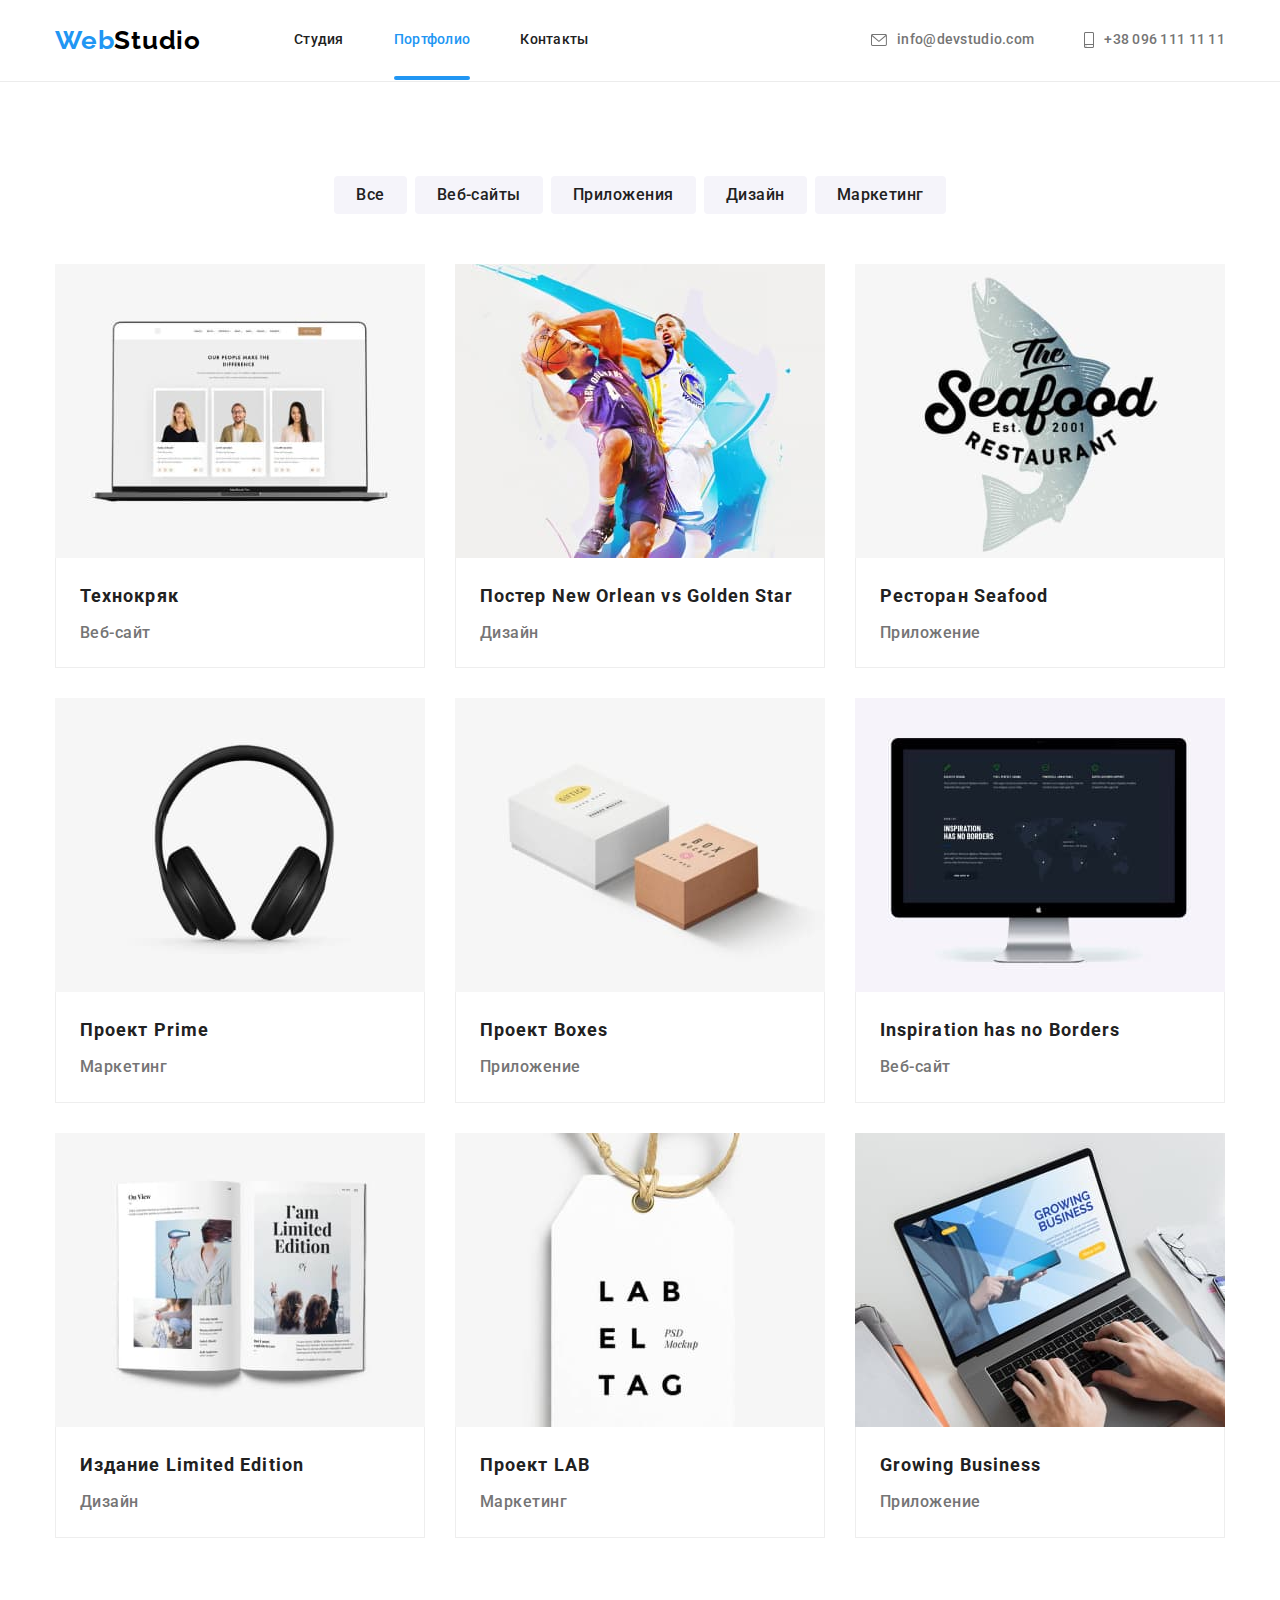
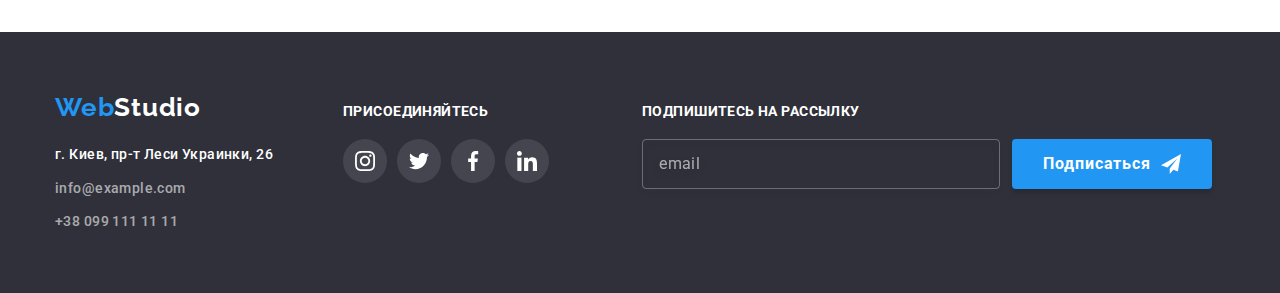
==== portfolio.html @ 9760b13b "1" ====
<!DOCTYPE html>
<html lang="ru">
<head>
    <meta charset="UTF-8">
    <meta http-equiv="X-UA-Compatible" content="IE=edge">
    <meta name="viewport" content="width=device-width, initial-scale=1.0">
    <title>Document</title>
    <link rel="preconnect" href="https://fonts.googleapis.com">
    <link rel="preconnect" href="https://fonts.gstatic.com" crossorigin>
    <link href="https://fonts.googleapis.com/css2?family=Raleway:wght@700&family=Roboto:wght@400;500;700;900&display=swap" rel="stylesheet">
    <link rel="stylesheet" href="https://cdnjs.cloudflare.com/ajax/libs/modern-normalize/1.1.0/modern-normalize.min.css">
    <link rel="stylesheet" href="./css/style.css">
</head>
<body>
                    <!-- Header -->
    <header class="header">
        <div class="container header-container">
        <nav class="nav">
                <a class="logo" lang="en" href="/">Web<span>Studio</span> </a>
            
                <ul class="nav-list">
                    <li class="nav-list-item">
                        <a class="nav-list-link" href="./index.html">Студия</a>
                    </li>
                    <li class="nav-list-item" >
                        <a class="nav-list-link current" href="">Портфолио</a>
                    </li>
                    <li class="nav-list-item">
                        
                        <a class="nav-list-link" href="">Контакты</a>
                      </li>       
                 </ul>       
                   
                
                </nav>
                
                <ul class="nav-list-auth" lang="en">
            <li class="header-contacts">
               
                <a class="header-contacts" href="mailto:info@devstudio.com" >
                    <svg class="nav-icon" width="16" height="12">
                        <use  href="./images/symbol-defs.svg#icon-envelope-1" ></use>
                        </svg>info@devstudio.com</a> 
                           
                    </li>    
                    
            
            <li>
                <a class="header-contacts" href="tel:+380961111111">
                    <svg class="nav-icon-tell" width="10" height="16">
                        <use href="./images/symbol-defs.svg#icon-smartphone" ></use>
                    </svg>+38 096 111 11 11</a>
            </li>
          </ul>  
            </div>
        
        </header>
                            <!-- Portfolio -->
    <main>
        <section class="presenatation">
            <div class="container">
                <ul class="portfolio">
                    <li class="portfolio-nav">
                        <button class="portfolio-nav-list" type="button" >Все</button>
                    </li>
                    <li class="portfolio-nav">
                        <button class="portfolio-nav-list" type="button">Веб-сайты</button>
                    </li>
                    <li class="portfolio-nav">
                        <button class="portfolio-nav-list" type="button">Приложения</button>
                    </li>
                    <li class="portfolio-nav">
                        <button class="portfolio-nav-list" type="button">Дизайн</button>
                    </li>
                    <li class="portfolio-nav">
                        <button class="portfolio-nav-list" type="button">Маркетинг</button>
                    </li>
                </ul>
            
            
                <ul class="portfolio-img">
                    <li class="portfolio-img-list">
                        <a class="portfolio-link" href="">
                            <div class="portfolio-link-wrap">
                            <img class="portfolio-item" src="./images/portfolio1.jpg" alt="ноутбук" width="370" height="294">
                        <p class="portfolio-top-text">Ресурс предлагает комплексные предложения с разным уровнем функционала и сервисов. Все это позволит посетителю получить
                        исчерпывающие сведения о компании или частном лице.</p>
                        </div>
                            <div class="portfolio-description">
                            <h3 class="portfolio-img-name">Технокряк</h3>
                        <p class="portfolio-img-describe">Веб-сайт</p>
                        </div>
                        </a>
                     </li>   
                    
                    <li class="portfolio-img-list">
                        <a class="portfolio-link" href="">
                            <div class="portfolio-link-wrap">
                        <img src="./images/portfolio2.jpg" alt="баскетбол" width="370" height="294">
                        <p class="portfolio-top-text">Ресурс предлагает комплексные предложения с разным уровнем функционала и сервисов. Все это
                            позволит посетителю получить
                            исчерпывающие сведения о компании или частном лице.</p>
                            </div>
                            
                        <div class="portfolio-description">
                            <h3 class="portfolio-img-name">Постер New Orlean vs Golden Star</h3>
                        <p class="portfolio-img-describe">Дизайн</p></div>
                        </a>
                      </li>  
                        
                    
                    <li class="portfolio-img-list">
                        <a class="portfolio-link" href="">
                            <div class="portfolio-link-wrap">
                                <img src="./images/portfolio3.jpg" alt="логотип" width="370" height="294">
                                <p class="portfolio-top-text">Ресурс предлагает комплексные предложения с разным уровнем функционала и сервисов. Все это
                                    позволит посетителю получить
                                    исчерпывающие сведения о компании или частном лице.</p>
                            </div>
                          
                          <div class="portfolio-description">
                            <h3 class="portfolio-img-name">Ресторан Seafood</h3>
                        <p class="portfolio-img-describe">Приложение</p></div>  
                        </a>
                     </li>   
                      <li class="portfolio-img-list">
                        <a class="portfolio-link" href="">
                            <div class="portfolio-link-wrap">
                                <img src="./images/portfolio4.jpg" alt="наушники" width="370" height="294">
                                <p class="portfolio-top-text">Ресурс предлагает комплексные предложения с разным уровнем функционала и сервисов. Все это
                                    позволит посетителю получить
                                    исчерпывающие сведения о компании или частном лице.</p>
                            </div>
                          
                          <div class="portfolio-description">
                            <h3 class="portfolio-img-name">Проект Prime</h3>
                        <p class="portfolio-img-describe">Маркетинг</p></div>  
                        </a>  
                    </li>
                    <li class="portfolio-img-list">
                        <a class="portfolio-link" href="">
                            <div class="portfolio-link-wrap">
                                <img src="./images/portfolio5.jpg" alt="коробки" width="370" height="294">
                                <p class="portfolio-top-text">Ресурс предлагает комплексные предложения с разным уровнем функционала и сервисов. Все это
                                    позволит посетителю получить
                                    исчерпывающие сведения о компании или частном лице.</p>
                            </div>
                           
                            <div class="portfolio-description">
                            <h3 class="portfolio-img-name">Проект Boxes</h3>
                        <p class="portfolio-img-describe">Приложение</p></div>
                    </a>
                     </li>   
                        
                    
                    <li class="portfolio-img-list">
                        <a class="portfolio-link" href="">
                            <div class="portfolio-link-wrap">
                                <img src="./images/portfolio6.jpg" alt="монитор" width="370" height="294">
                                <p class="portfolio-top-text">Ресурс предлагает комплексные предложения с разным уровнем функционала и сервисов. Все это
                                    позволит посетителю получить
                                    исчерпывающие сведения о компании или частном лице.</p>
                            </div>
                            
                            <div class="portfolio-description">
                            <h3 class="portfolio-img-name">Inspiration has no Borders</h3>
                        <p class="portfolio-img-describe">Веб-сайт</p></div>
                        </a>
                      </li>  
                    
                    
                        
                        
                    
                    <li class="portfolio-img-list">
                        
                        <a class="portfolio-link" href="">
                        <div class="portfolio-link-wrap">
                            <img src="./images/portfolio7.jpg" alt="книга" width="370" height="294">
                            <p class="portfolio-top-text">Ресурс предлагает комплексные предложения с разным уровнем функционала и сервисов. Все это
                                позволит посетителю получить
                                исчерпывающие сведения о компании или частном лице.</p>
                        </div>
                            
                            <div class="portfolio-description">
                            <h3 class="portfolio-img-name">Издание Limited Edition</h3>
                        <p class="portfolio-img-describe">Дизайн</p></div>
                    </a>
                      </li>  
                        
                    
                    <li class="portfolio-img-list">
                        <a class="portfolio-link" href="">
                            <div class="portfolio-link-wrap">
                                <img src="./images/portfolio8.jpg" alt="бирка" width="370" height="294">
                                <p class="portfolio-top-text">Ресурс предлагает комплексные предложения с разным уровнем функционала и сервисов. Все это
                                    позволит посетителю получить
                                    исчерпывающие сведения о компании или частном лице.</p>
                            </div>
                            
                            <div class="portfolio-description">
                            <h3 class="portfolio-img-name">Проект LAB</h3>
                        <p class="portfolio-img-describe">Маркетинг</p></div>
                    </a>
                        </li>
                        
                    
                    <li class="portfolio-img-list">
                        <a class="portfolio-link" class="portfolio-link" href=""> 
                            <div class="portfolio-link-wrap">
                                <img src="./images/portfolio9.jpg" alt="лептоп" width="370" height="294">
                                <p class="portfolio-top-text">Ресурс предлагает комплексные предложения с разным уровнем функционала и сервисов. Все это
                                    позволит посетителю получить
                                    исчерпывающие сведения о компании или частном лице.</p>
                            </div>
                            
                            <div class="portfolio-description">
                            <h3 class="portfolio-img-name">Growing Business</h3>
                        <p class="portfolio-img-describe">Приложение</p>
                        </div>
                    </a>
                       </li>
                </ul>
            </div>
        
         </section>
    </main 
                   >
                    <!-- Footer -->
    
           <footer class="footer">
        <div class="container-footer">
            <div class="container-adress">
               <a class="footer-logo" lang="en" href="/">Web<span class="footer-logo-color">Studio</span></a>
        <address>
            <p class="footer-adress">г. Киев, пр-т Леси Украинки, 26</p>
           
         <ul>
            <li class="footer-list">
                <a class="footer-contacts" href="mailto:info@example.com">info@example.com</a>
            </li>    
            <li class="footer-list">
                <a class="footer-contacts" href="tell:+380991111111">+38 099 111 11 11</a>
            </li>
         </ul>
        </address> 
        </div>

        <div class="container-contact-us">
            <h3 class="contats-us-title">присоединяйтесь</h3>
            <ul class="contats-us-list">
                <li class="contats-us-item">
                    <a class="contats-us-link" href="">
                        <svg class="contats-us-icon" width="20" height="20">
                            <use class="social-inst" href="./images/symbol-defs.svg#icon-instagram"> </use>
            
            
                        </svg>
                    </a>
                </li>
            
            
                <li class="contats-us-item">
                    <a class="contats-us-link" href="">
                        <svg class="contats-us-icon" width="20" height="20">
                            <use href="./images/symbol-defs.svg#icon-twitter"> </use>
            
            
                        </svg>
                    </a>
                </li>
            
                <li class="contats-us-item">
                    <a class="contats-us-link" href="">
                        <svg class="contats-us-icon" width="20" height="20">
                            <use href="./images/symbol-defs.svg#icon-facebook"> </use>
            
            
                        </svg>
                    </a>
                </li>
            
                <li class="contats-us-item">
                    <a class="contats-us-link" href="">
                        <svg class="contats-us-icon" width="20" height="20">
                            <use href="./images/symbol-defs.svg#icon-linkedin"> </use>
            
            
                        </svg>
                    </a>
                </li>
            </ul>
        </div>
        <div class="footer-form">
            <p class="footer-form-item">Подпишитесь на рассылку</p>
            <form name="signup-form" class="footer-form-box">
                <input class="footer-form-box-input" type="email" name="email" placeholder="email">
        
                <button class="footer-form-button" type="submit">
                    Подписаться
                    <svg class="footer-social-icon" width="20" height="20">
                        <use href="./images/symbol-defs.svg#icon-send-form"></use>
                    </svg>
        
                </button>
        
            </form>
        </div>
         </div>
    </footer> 
        
      
</body>
</html>
---- css/style.css ----
:root {
  --main-text-color: #757575;
  --secondary-text-color: #212121;
  --main-hover-color: #2196f3;
  --secondary-background-color: #2f303a;
  --team-bg-color: #f5f4fa;
  --portfolio-img-border: #eeeeee;
  --header-border-color: #ececec;
}
ul {
  list-style: none;
  padding: 0;
  margin: 0;
}

a {
  text-decoration: none;
}
body {
  color: var(--main-text-color);
  background-color: #ffffff;
}
body {
  font-family: "Roboto", sans-serif;

  font-weight: 500;
  font-size: 14px;
  line-height: 1.14;
  letter-spacing: 0.02em;
  color: var(--secondary-text-color);
}
div {
  display: block;
}

img {
  display: block;
  max-width: 100%;
  height: auto;
}

h1,
h2,
h3,
h4,
h5,
h6,
p {
  margin: 0;
  padding: 0;
}

.container {
  margin-left: auto;
  margin-right: auto;

  padding: 0 15px;

  width: 1200px;
}



/* index styling */
/* head */

.header {
  border-bottom: 1px solid #ececec;
  padding-top: 25px;
  padding-bottom: 25px;
}

.logo {
  font-family: "Raleway", sans-serif;

  font-weight: bold;
  font-size: 26px;
  line-height: 1.19;
  letter-spacing: 0.03em;
  color: #2196f3;
}
span {
  color: black;
}
.nav-list-link {
  position: relative;
  font-weight: 500;
  font-size: 14px;
  line-height: 1.14;
  letter-spacing: 0.02em;
  color: var(--secondary-text-color);
  transition: var(--main-hover-color);
  position: relative;
  transition: color 250ms cubic-bezier(0.4, 0, 0.2, 1);
}

.nav-list-link.current::after {
content: "";
width: 100%;
height: 4px;
border-radius: 2px;
background-color: var(--main-hover-color);
position: absolute;
display: block;
bottom: -32.3px;
}


.nav-list-link:hover,
:focus {
  color: var(--main-hover-color);
 
}

.header-container {
  display: flex;
  align-items: center;
}

.nav-icon {
  width: 16px;
  height: 12px;
  margin-right: 10px;
  fill: currentColor;
}

.nav-icon-tell {
  width: 10px;
  height: 16px;
  margin-right: 10px;
  fill: currentColor;
}

.header-contacts {
  display: flex;
  align-items: center;
  font-weight: 500;
  font-size: 14px;
  line-height: 1.14;
  letter-spacing: 0.02em;

  color: var(--main-text-color);
  transition: var(--main-hover-color);
  position: relative;
  transition: color 250ms cubic-bezier(0.4, 0, 0.2, 1);
}
.header-contacts:hover,
:focus {
  color: var(--main-hover-color);
 
}

.nav-list-item {
  display: block;
}
.nav-list-auth {
  display: flex;
  align-items: center;
  margin-left: auto;
}

.logo {
  margin-right: 93px;
}
.nav-list .nav-list-link.current {
  color: #2196f3;
}
.nav-list {
  display: flex;
}

.nav {
  display: flex;
  align-items: center;
}

.nav-list .nav-list-item + .nav-list-item {
  margin-left: 50px;
}

.header-contacts:not(:last-child) {
  margin-right: 50px;
}


/*  Hero  */



.hero {
  background-color: #2f303a;
  background-image: linear-gradient(
      rgba(47, 48, 58, 0.4),
      rgba(47, 48, 58, 0.4)
    ),
    url(../images/Preview.jpg);
  background-repeat: no-repeat;
  background-position: center;
  background-size: cover;
  margin: 0px auto;
  text-align: center;
  padding: 200px 0;
  width: 1600px;
}

.hero-title {
  margin-top: 0;
  margin-bottom: 30px;
  text-align: center;
  font-weight: 900;
  font-size: 44px;
  line-height: 1.36;
  letter-spacing: 0.06em;
  text-transform: uppercase;
  color: #ffffff;
}

.hero-button {
  cursor: pointer;
  padding: 10px 32px;
  display: inline-block;
  background: #2196f3;
  box-shadow: 0px 4px 4px rgba(0, 0, 0, 0.15);
  border-radius: 4px;
  font-family: inherit;
  font-weight: bold;
  font-size: 16px;
  line-height: 1.88;
  color: #ffffff;
  transition: background-color 250ms cubic-bezier(0.4, 0, 0.2, 1);
  
}

.hero-button:hover {
  background: #188ce8;
  box-shadow: 0px 4px 4px rgba(0, 0, 0, 0.15);
  border-radius: 4px;
  
}
.hero-button:focus {
  background: #188ce8;
  box-shadow: 0px 4px 4px rgba(0, 0, 0, 0.15);
  border-radius: 4px;
  
}
/* advantages */
.advantages {
  padding-top: 94px;
}

.advantages-main {
  display: flex;
}
.advantages-list {
  width: 270px;
}
.advantages-main {
  justify-content: space-between;
}

.advantages-item {
  margin-bottom: 10px;
  font-weight: bold;
  font-size: 14px;
  line-height: 1.14;
  letter-spacing: 0.03em;
  text-transform: uppercase;
  color: var(--secondary-text-color);
}
.advantages-text {
  font-weight: normal;
  font-size: 14px;
  line-height: 1.71;
  letter-spacing: 0.03em;
  color: var(--main-text-color);
}

.container-icons {
  padding: 25px 102.34px;
  margin-bottom: 30px;
  width: 270px;
  height: 120px;
  left: 215px;
  top: 774px;

  background: #f5f4fa;
  border-radius: 4px;
}
.advantage-icon {
  max-width: 80px;
  max-height: 80px;
  border-radius: 4px;
}
/* Specialization */

.specialization {
  padding-top: 94px;
  padding-bottom: 94px;
  font-weight: bold;
  font-size: 36px;
  line-height: 1.17;

  letter-spacing: 0.03em;
  color: var(--secondary-text-color);
}

.specialization-name {
  font-weight: bold;
  font-size: 36px;
  line-height: 42px;
  text-align: center;
  letter-spacing: 0.03em;

  color: #212121;
  margin-bottom: 50px;
}
.specialization-list {
  margin-top: 0;
  display: block;
  
}
.specialization-list + .specialization-list {
  margin-left: 30px;
}

.specialization-art {
  display: flex;
    
}

.item-monoblock {
  position: relative;
  margin-left: 30px;
}
.monoblock-text {
  display: flex;
  align-items: center;
  justify-content: center;
  position: absolute;
  background-color: rgba(47, 48, 58, 0.8);
  bottom: 0;
  width: 100%;
  height: 70px;
  font-weight: bold;
  font-size: 14px;
  line-height: 1.14;
  text-align: center;
  letter-spacing: 0.03em;
  text-transform: uppercase;
  color: #ffffff;
}
/* Team */

.team-item {
  display: block;
  display: flex;
}

.team-list + .team-list {
  margin-left: 30px;
}
.team-title {
  text-align: center;
  font-weight: bold;
  font-size: 36px;
  line-height: 1.17;

  letter-spacing: 0.03em;

  color: var(--secondary-text-color);
}
.team-member {
  margin-bottom: 10px;
  text-align: center;
  font-weight: 500;
  font-size: 16px;
  line-height: 1.19;
  letter-spacing: 0.03em;
  color: var(--secondary-text-color);
}
.team-specific {
  margin-bottom: 16px;
  margin-top: 0;
  text-align: center;
  font-weight: normal;
  font-size: 16px;
  line-height: 1.19;
  letter-spacing: 0.03em;

  color: var(--main-text-color);
}

.container-team {
  padding-top: 30px;
  padding-bottom: 30px;
}
.team {
  background-color: var(--team-bg-color);
  padding-bottom: 94px;
  padding-top: 94px;
}
.team-title {
  margin-bottom: 50px;
}
.team-photo {
  margin-top: 0;
}
.team-list {
  width: 270px;

  background: #ffffff;

  box-shadow: 0px 1px 3px rgba(0, 0, 0, 0.12), 0px 1px 1px rgba(0, 0, 0, 0.14),
    0px 2px 1px rgba(0, 0, 0, 0.2);
  border-radius: 0px 0px 4px 4px;
}

.social-list {
  display: flex;
  justify-content: center;
 } 
  
.social-list-item:not(:last-child) {
  margin-right: 10px;
}

.social-link {
  display: flex;
  padding: 12px;
  width: 44px;
  height: 44px;
  background-color: transparent;
  border-radius: 50%;
  fill: #afb1b8;
  transition: background-color 250ms cubic-bezier(0.4, 0, 0.2, 1),
  fill 250ms cubic-bezier(0.4, 0, 0.2, 1) ;
}
.social-link:hover,
.social-link:focus {
  background: var(--main-hover-color);
  fill: #ffffff;
  
}

.container-customers {
  padding-top: 94px;
  padding-bottom: 94px;
  margin-left: auto;
  margin-right: auto;

  width: 1200px;
}

.customers-title {
  font-weight: bold;
  font-size: 36px;
  line-height: 42px;
  text-align: center;
  letter-spacing: 0.03em;
  color: #212121;
  margin-bottom: 50px;
}
.customers-list {
  display: flex;
  justify-content: center;
}
.customers-icon {
  width: 100%;
  height: 100%;
  display: flex;
  align-items: center;
  justify-content: center;
   border: 1px solid #afb1b8;
  
  border-radius: 4px;
}
 .customers-link {
   width: 170px;
   height: 92px;
   
 }

.customers-link:not(:last-child) {
  margin-right: 30px;
}

.customers-icon {
  fill: #afb1b8;
  transition: fill 250ms cubic-bezier(0.4, 0, 0.2, 1),
  border 250ms cubic-bezier(0.4, 0, 0.2, 1);
}
.customers-icon:focus,
.customers-icon:hover {
  fill: var(--main-hover-color);
  border: 1px solid var(--main-hover-color);
  
}  
  







/* footer */

.footer {
  display: flex;
}

.container-footer {
  display: flex;
  align-items: baseline;
  margin-left: auto;
  margin-right: auto;

  padding: 0 15px;

  width: 1200px;
}

.container-contact-us {
  
  margin-left: 70px;
  
}
.contats-us-title{
  margin-bottom: 20px;
  
font-weight: bold;
font-size: 14px;
line-height: 16px;
letter-spacing: 0.03em;
text-transform: uppercase;

color: #FFFFFF;
}




.contats-us-link{
  display: flex;
  width: 44px;
  height: 44px;
  padding: 12px;
  background-color: rgba(255, 255, 255, 0.1);
  border-radius: 50%;
  fill: #FFFFFF;
  transition: background-color 250ms cubic-bezier(0.4, 0, 0.2, 1),
  fill 250ms cubic-bezier(0.4, 0, 0.2, 1);
}
.contats-us-link:hover,
.contats-us-link:focus {
  background-color: var(--main-hover-color);
  fill: #FFFFFF;
  
}

.contats-us-item:not(:last-child) {
  margin-right: 10px;
}
.contats-us-list {
  display: flex;
  align-items: center;
  justify-content: space-between;
 }
 
/* .contats-us-link:not(:last-child) {
  margin-right: 10px;
}   */

.footer-logo {
  font-family: "Raleway", sans-serif;
  font-style: normal;
  font-weight: bold;
  font-size: 26px;
  line-height: 1.19;

  letter-spacing: 0.03em;

  color: var(--main-hover-color);
}
.footer-logo-color {
  color: #ffffff;
}
.footer-adress {
  font-style: normal;
  font-size: 14px;
  line-height: 1.71;
  letter-spacing: 0.03em;
  color: #ffffff;
}
.footer-contacts {
  display: inline-block;
  font-style: normal;
}
.footer-list:not(:last-child) {
  margin-bottom: 9px;
}

.footer-contacts {
  font-family: inherit;
  font-style: normal;

  font-size: 14px;
  line-height: 24px;
  letter-spacing: 0.03em;
  color: rgba(255, 255, 255, 0.6);
  transition: color 250ms cubic-bezier(0.4, 0, 0.2, 1);
}

.footer {
  margin-top: 0;
  margin-bottom: 0;
  padding-top: 60px;
  padding-bottom: 60px;
}
.footer-logo {
  padding: auto;
  display: inline-block;

  margin-bottom: 20px;
}
.footer-adress {
  margin-bottom: 9px;
}
.footer-contacts:focus {
  color: var(--main-hover-color);
  
}
.footer-contacts:hover {
  color: var(--main-hover-color);
  
}
footer {
  background-color: var(--secondary-background-color);
}

/* Footer Form Styling */
.footer-form {
  margin-left: 93px;
}

.footer-form-item {
  font-weight: bold;
  font-size: 14px;
  line-height: 16px;
  letter-spacing: 0.03em;
  text-transform: uppercase;
  color: #ffffff;
  margin-bottom: 20px;
  
}

.footer-social-icon {
  margin-left: 10px;
}

.footer-form-button {
  background: #2196F3;
  font-weight: bold;
  font-size: 16px;
  line-height: 1.87;
  text-align: center;
  letter-spacing: 0.06em;
  color: #FFFFFF;
  width: 200px;
  height: 50px;
  box-shadow: 0px 4px 4px rgba(0, 0, 0, 0.15);
  border-radius: 4px;
  border: none;
  display: flex;
  align-items: center;
  justify-content: center;
  cursor: pointer;
  transition: background-color 250ms cubic-bezier(0.4, 0, 0.2, 1);
}

.footer-form-button:hover,
.footer-form-button:focus {
  background-color: #188ce8;
  transition: background-color 250ms cubic-bezier(0.4, 0, 0.2, 1);
}


.footer-form-box {
  display: flex;
 
}


.footer-form-box-input {
  border: 1px solid rgba(255, 255, 255, 0.3);
  filter: drop-shadow(0px 4px 4px rgba(0, 0, 0, 0.15));
  border-radius: 4px;
  width: 358px;
  height: 50px;
  background-color: transparent;
  padding: 0 16px;
  margin-right: 12px;
  color: #ffffff;
  outline: none;
}

.footer-form-box-input::placeholder {
  font-size: 16px;
  line-height: 20px;
  display: flex;
  align-items: center;
  letter-spacing: 0.03em;
  color: rgba(255, 255, 255, 0.6);
}

/* Portfolio styling */

.presenatation {
  padding-top: 94px;
  padding-bottom: 94px;
}
.portfolio {
  display: flex;
  justify-content: center;

  margin-bottom: 50px;
}

.portfolio-nav-list {
  padding: 6px 22px;

  cursor: pointer;
  font-family: inherit;

  color: var(--secondary-text-color);
  background: var(--team-bg-color);
  border-radius: 4px;
  border: none;
  font-weight: 500;
  font-size: 16px;
  line-height: 1.62;
  letter-spacing: 0.03em;
  transition: color 250ms cubic-bezier(0.4, 0, 0.2, 1), 
  background-color 250ms cubic-bezier(0.4, 0, 0.2, 1), 
  box-shadow 250ms cubic-bezier(0.4, 0, 0.2, 1) ;
}

.portfolio-nav:not(:last-child) {
  margin-right: 8px;
}

.portfolio-nav-list:hover {
  background: var(--main-hover-color);
  color: #ffffff;
  box-shadow: 0px 3px 1px rgba(0, 0, 0, 0.1), 0px 1px 2px rgba(0, 0, 0, 0.08), 0px 2px 2px rgba(0, 0, 0, 0.12);
  
}
.portfolio-nav-list:focus {
  background: var(--main-hover-color);
  color: #ffffff;
  box-shadow: 0px 3px 1px rgba(0, 0, 0, 0.1), 0px 1px 2px rgba(0, 0, 0, 0.08), 0px 2px 2px rgba(0, 0, 0, 0.12);
  
}
.portfolio-img-list {
  width: 370px;

  background: #ffffff;
  /* border: 1px solid var(--portfolio-img-border);
        box-sizing: border-box; */
}
.portfolio-link {
  display: block;
  transition: box-shadow 250ms cubic-bezier(0.4, 0, 0.2, 1);
}

.portfolio-link:hover,
.portfolio-link:focus {
  box-shadow: 0px 1px 1px rgba(0, 0, 0, 0.12), 0px 4px 4px rgba(0, 0, 0, 0.06), 1px 4px 6px rgba(0, 0, 0, 0.16);
  
}

.portfolio-img {
  display: flex;
  flex-wrap: wrap;
}

.portfolio-img-list {
  margin-right: 30px;
  margin-bottom: 30px;
}



.portfolio-img-list:nth-child(3n) {
  margin-right: 0;
}

.portfolio-img-list:nth-last-child(-n + 3) {
  margin-bottom: 0;
}

.portfolio-img-name {
  margin-bottom: 4px;

  font-weight: bold;
  font-size: 18px;
  line-height: 2;
  letter-spacing: 0.06em;
  color: #212121;
}
.portfolio-img-describe {
  font-size: 16px;
  line-height: 1.85;
  letter-spacing: 0.03em;
  color: var(--main-text-color);
}

.portfolio-description {
  padding: 20px 24px 20px 24px;
  border-bottom: 1px solid var(--portfolio-img-border);
  border-left: 1px solid var(--portfolio-img-border);
  border-right: 1px solid var(--portfolio-img-border);
}

.portfolio-link-wrap {
  position: relative;
  overflow: hidden;
}

.portfolio-top-text {
  position: absolute;
  top: 0;
  left: 0;
  background-color: rgba(33, 150, 243, 0.9);
  padding: 63px 24px;
  font-size: 18px;
  line-height: 1.55;
  letter-spacing: 0.03em;
  color: #ffffff;
  height: 100%;
  overflow: auto;
  transform: translateY(100%);
  transition: transform 250ms cubic-bezier(0.4, 0, 0.2, 1);
  }
  

  .portfolio-link:hover .portfolio-top-text,
  .portfolio-link:focus .portfolio-top-text {
    transform: translateY(0);
    /* transition: transform 250ms cubic-bezier(0.4, 0, 0.2, 1); */
  }
  
  /* Modal */
  .backdrop {
    width: 100vw;
    height: 100vh;
    background-color: rgba(0, 0, 0, 0.1);
    position: fixed;
    top: 0;
    transition: opacity 250ms, visibility 250ms;
  }
  
  .backdrop.is-hidden .modal {
    transform: translate(-50%, -50%);
  }
  
  .modal {
    width: 528px;
    height: 581px;
    border-radius: 4px;
    background-color: #ffffff;
    box-shadow: 0px 1px 3px rgba(0, 0, 0, 0.12), 0px 1px 1px rgba(0, 0, 0, 0.14),
      0px 2px 1px rgba(0, 0, 0, 0.2);
    padding: 40px 41px;
    position: absolute;
    top: 50%;
    left: 50%;
    animation: animateX30 3000ms infinite 1000ms;
    transform: translate(-50%, -50%);
  }
  
  .modal-close {
    width: 30px;
    height: 30px;
    background-color: transparent;
    border-radius: 50%;
    border: 1px solid rgba(0, 0, 0, 0.1);
    position: absolute;
    top: 10px;
    right: 10px;
    display: flex;
    align-items: center;
    justify-content: center;
    cursor: pointer;
  }
  .modal-close:hover,
  .modal-close:focus {
    fill: var(--main-hover-color);
    transition: fill 250ms cubic-bezier(0.4, 0, 0.2, 1);
  }
  
  
  .modal-close-icon {
    width: 18px;
    height: 18px;
    transition: fill 250ms cubic-bezier(0.4, 0, 0.2, 1);
  }
  
  .is-hidden {
    visibility: hidden;
    opacity: 0;
    pointer-events: none;
  }

  .modal-title {
    font-size: 20px;
    font-weight: bold;
    line-height: 1.15;
    text-align: center;
    letter-spacing: 0.03em;
    color: #212121;
    margin-bottom: 12px;
  }
  
  .modal-form-input {
    
    width: 100%;
    height: 40px;
    border: 1px solid rgba(33, 33, 33, 0.2);
    border-radius: 4px;
    padding-left: 42px;
    padding-right: 42px;
    outline: none;
    transition: border-color 250ms cubic-bezier(0.4, 0, 0.2, 1);
  }
  
  .modal-form-input:focus {
    border-color: var(--main-hover-color);
  }
  
  .modal-form-input:focus+.input-icon {
    fill: var(--main-hover-color);
    transition: fill 250ms cubic-bezier(0.4, 0, 0.2, 1);
  }
  
  .modal-form-textarea::placeholder {
    font-weight: normal;
    font-size: 12px;
    line-height: 1.16;
    letter-spacing: 0.01em;
    
    color: rgba(117, 117, 117, 0.5);
  }
  
  .form-input-text {
    font-style: normal;
    font-weight: normal;
    font-size: 12px;
    line-height: 1.16;
    letter-spacing: 0.01em;
    color: #757575;
  }
  
  .modal-form-textarea {
    display: block;
    border: 1px solid rgba(33, 33, 33, 0.2);
    box-sizing: border-box;
    border-radius: 4px;
    width: 100%;
    height: 120px;
    padding: 12px 16px;
    resize: none;
    outline: none;
    margin-top: 28px;
    transition: border-color 250ms cubic-bezier(0.4, 0, 0.2, 1);
  }
  
  .modal-form-textarea:focus {
    border-color: var(--main-hover-color);
    
  }
  
  
  
  .modal input,
  .modal textarea {
    margin-top: 4px;
    top: 45px;
    color: #000;
  }
  
  .input-icon {
    position: absolute;
    left: 12px;
    top: 35%;
    transition: fill 250ms cubic-bezier(0.4, 0, 0.2, 1);
  }
  
  .input-area {
    position: relative;
    margin-bottom: 10px;
  }
  
  
  .checkbox-policy {
    margin-bottom: 30px;
    margin-top: 20px;
  }
  
  .check-item {
    width: 16px;
    height: 15px;
    border: 2px solid #000;
    border-radius: 2px;
    margin-right: 8px;
    display: flex;
    align-items: center;
    justify-content: center;
    transition: background-color 250ms cubic-bezier(0.4, 0, 0.2, 1);
  }
  
  .check-text {
    display: flex;
    align-items: center;
    justify-content: center;
    margin-left: 5px;
    font-size: 14px;
    line-height: 1.71;
    letter-spacing: 0.03em;
    color: #757575;
  }
  
  
  
  .modal-check:checked+.check-text .check-item {
    background-color: var(--main-hover-color);
    border: none;
    
  }

  .modal-check:focus+.check-text .check-item {
    border-color: var(--main-hover-color);
  }
  
  .modal-check-link {
    font-style: normal;
    font-weight: normal;
    display: block;
    font-size: 14px;
    line-height: 1.71;
    letter-spacing: 0.03em;
    text-decoration-line: underline;
  
    color: var(--main-hover-color);
  }
  
  .modal-btn {
    display: block;
    margin: 0 auto;
    margin-top: 30px;
    background: var(--main-hover-color);
    font-weight: bold;
    font-size: 16px;
    line-height: 1.87;
    text-align: center;
    letter-spacing: 0.06em;
    color: #FFFFFF;
    width: 200px;
    height: 50px;
    box-shadow: 0px 4px 4px rgba(0, 0, 0, 0.15);
    border-radius: 4px;
    transition: background-color 250ms cubic-bezier(0.4, 0, 0.2, 1);
    cursor: pointer;
  }

  .modal-btn:hover,
  .modal-btn:focus {
    background-color: #188ce8;
    transition: background-color 250ms cubic-bezier(0.4, 0, 0.2, 1);
    
  }

  .visually-hidden {
    position: absolute;
    clip: rect(0 0 0 0);
    width: 1px;
    height: 1px;
    margin: -1px;
    border: 0;
    padding: 0;
    overflow: hidden;
  }
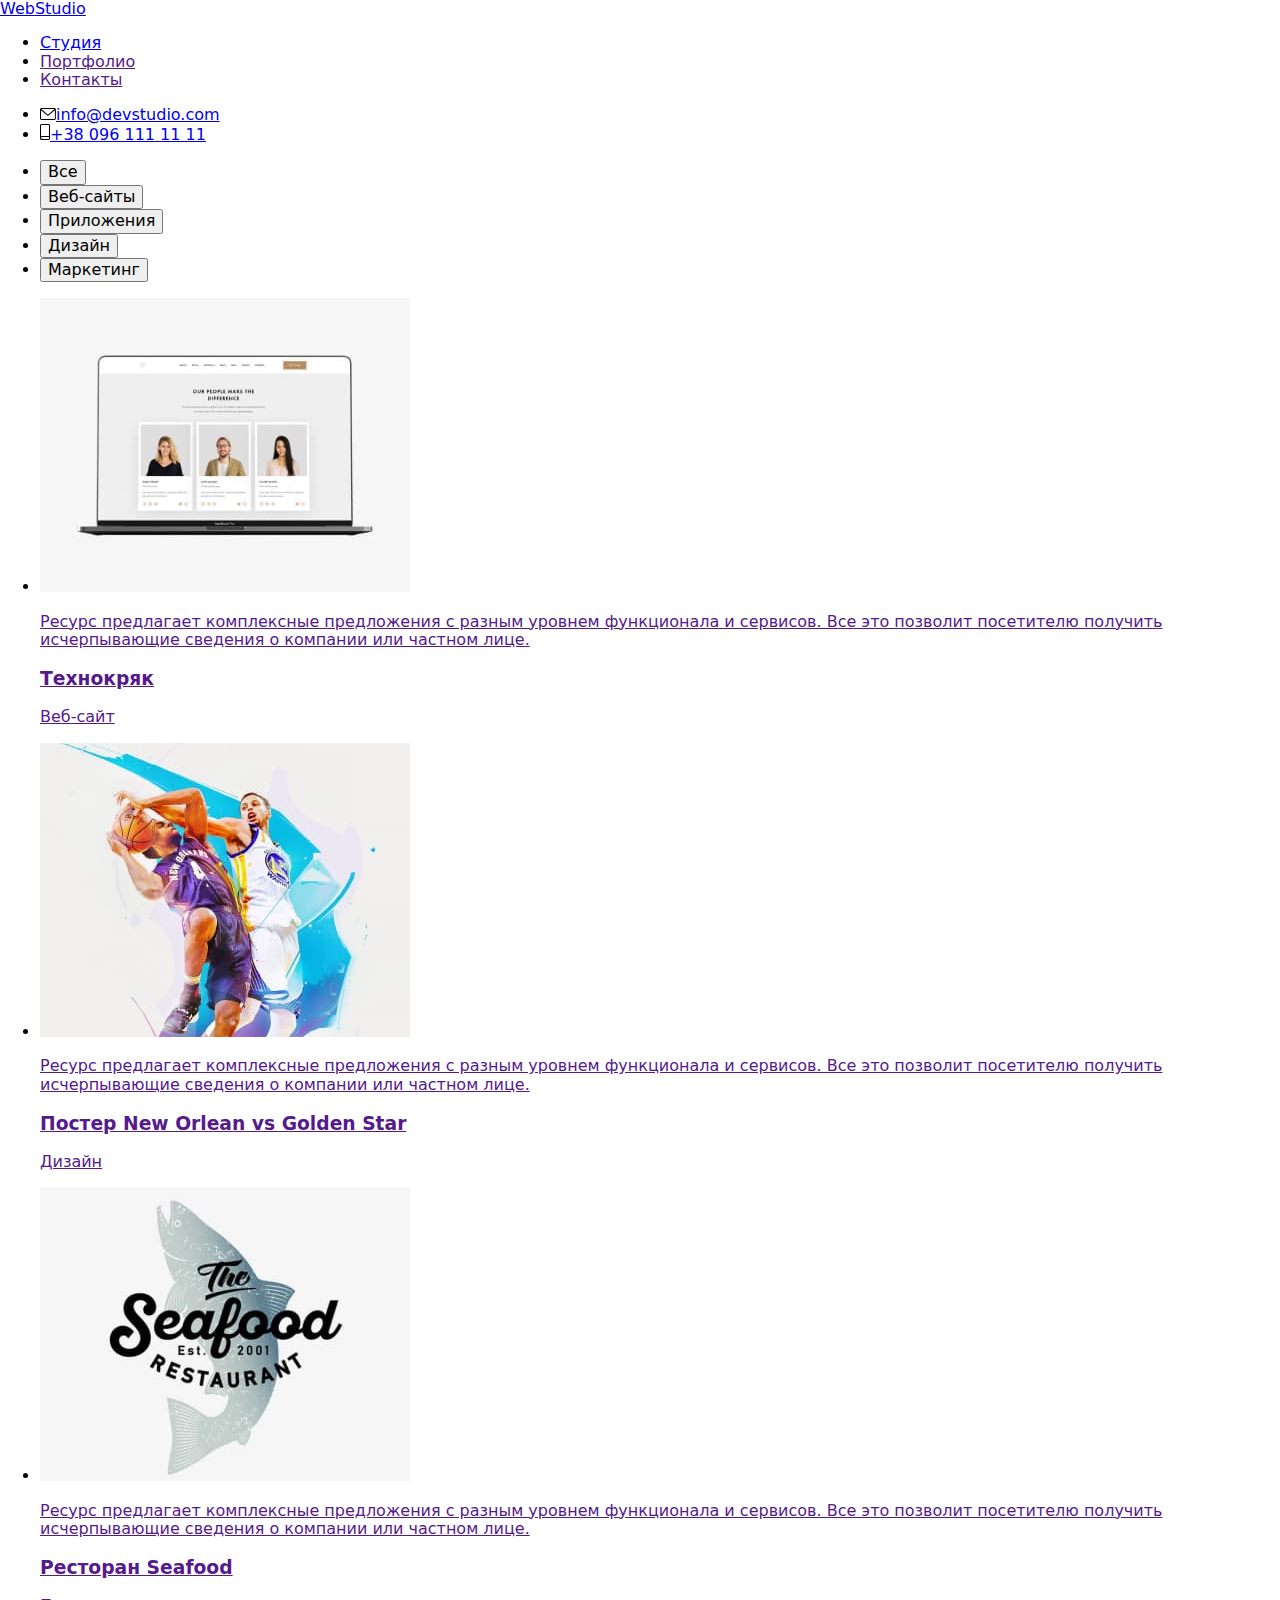
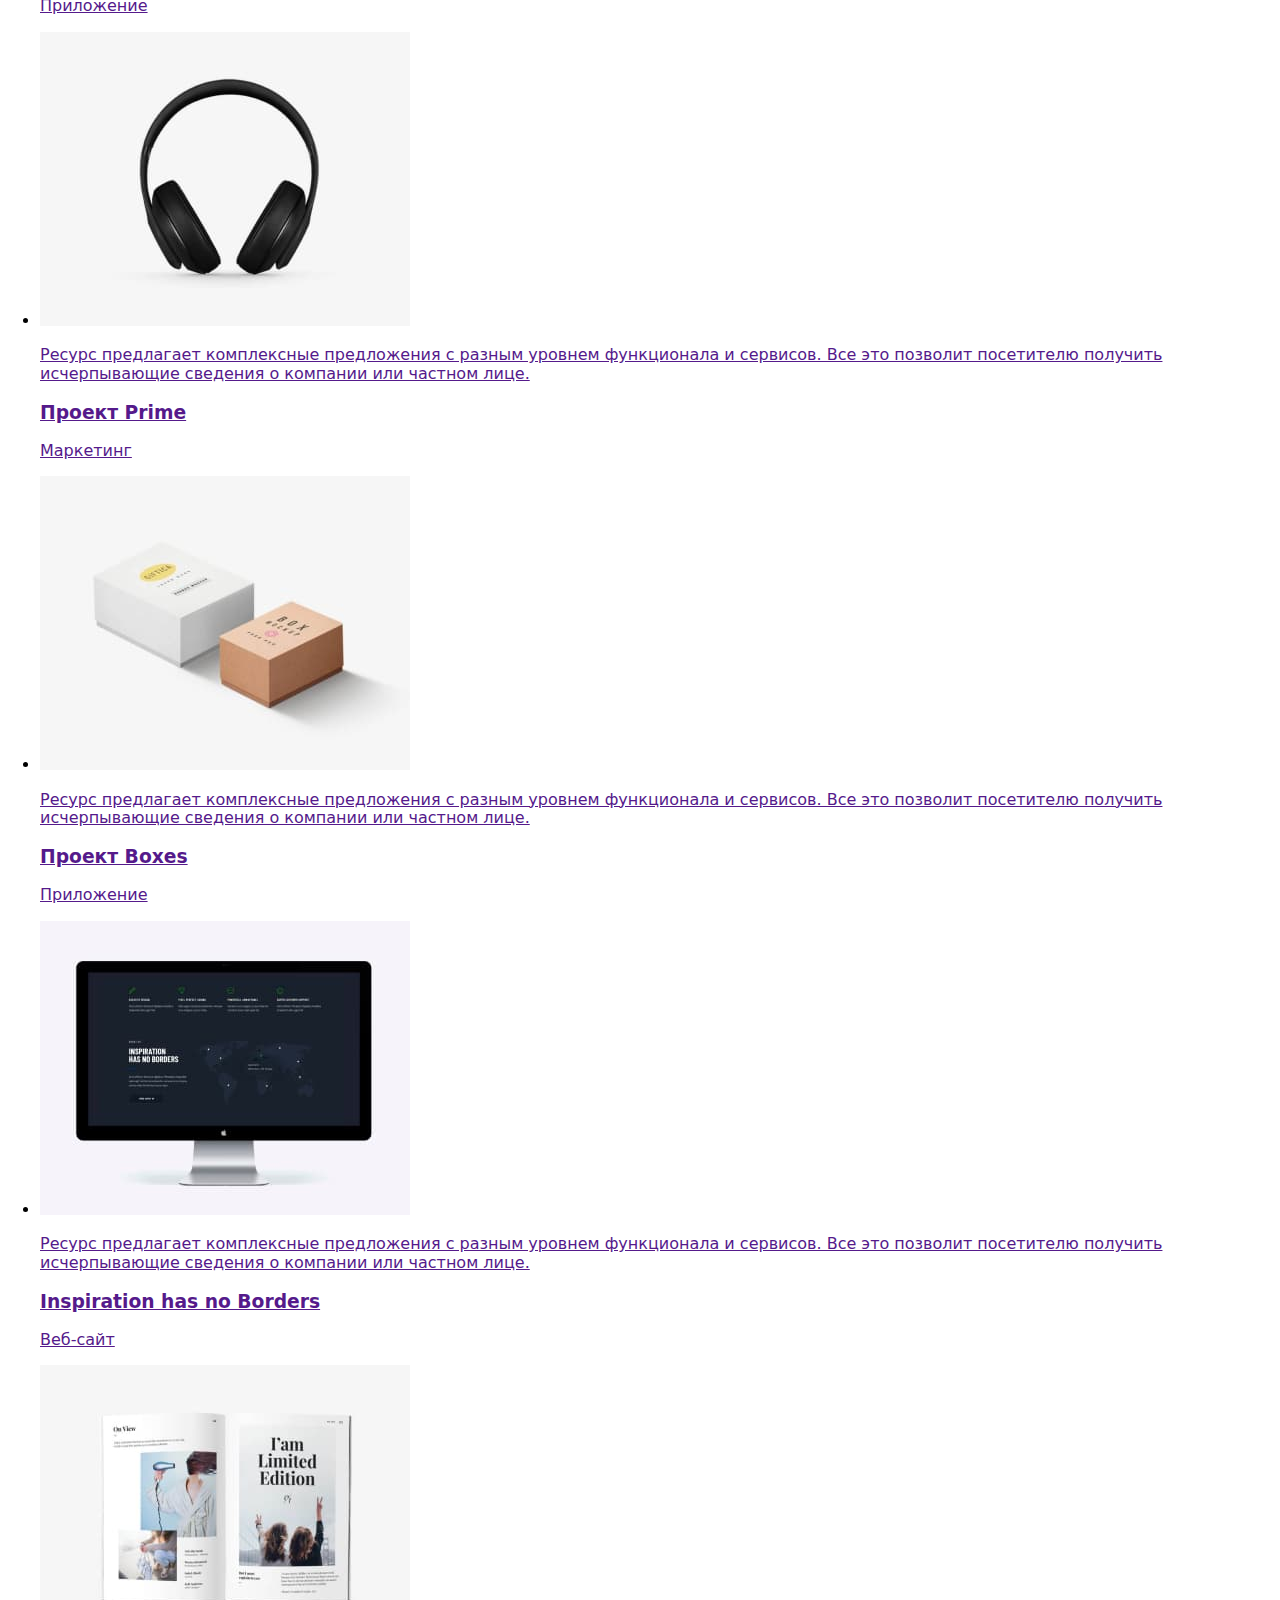
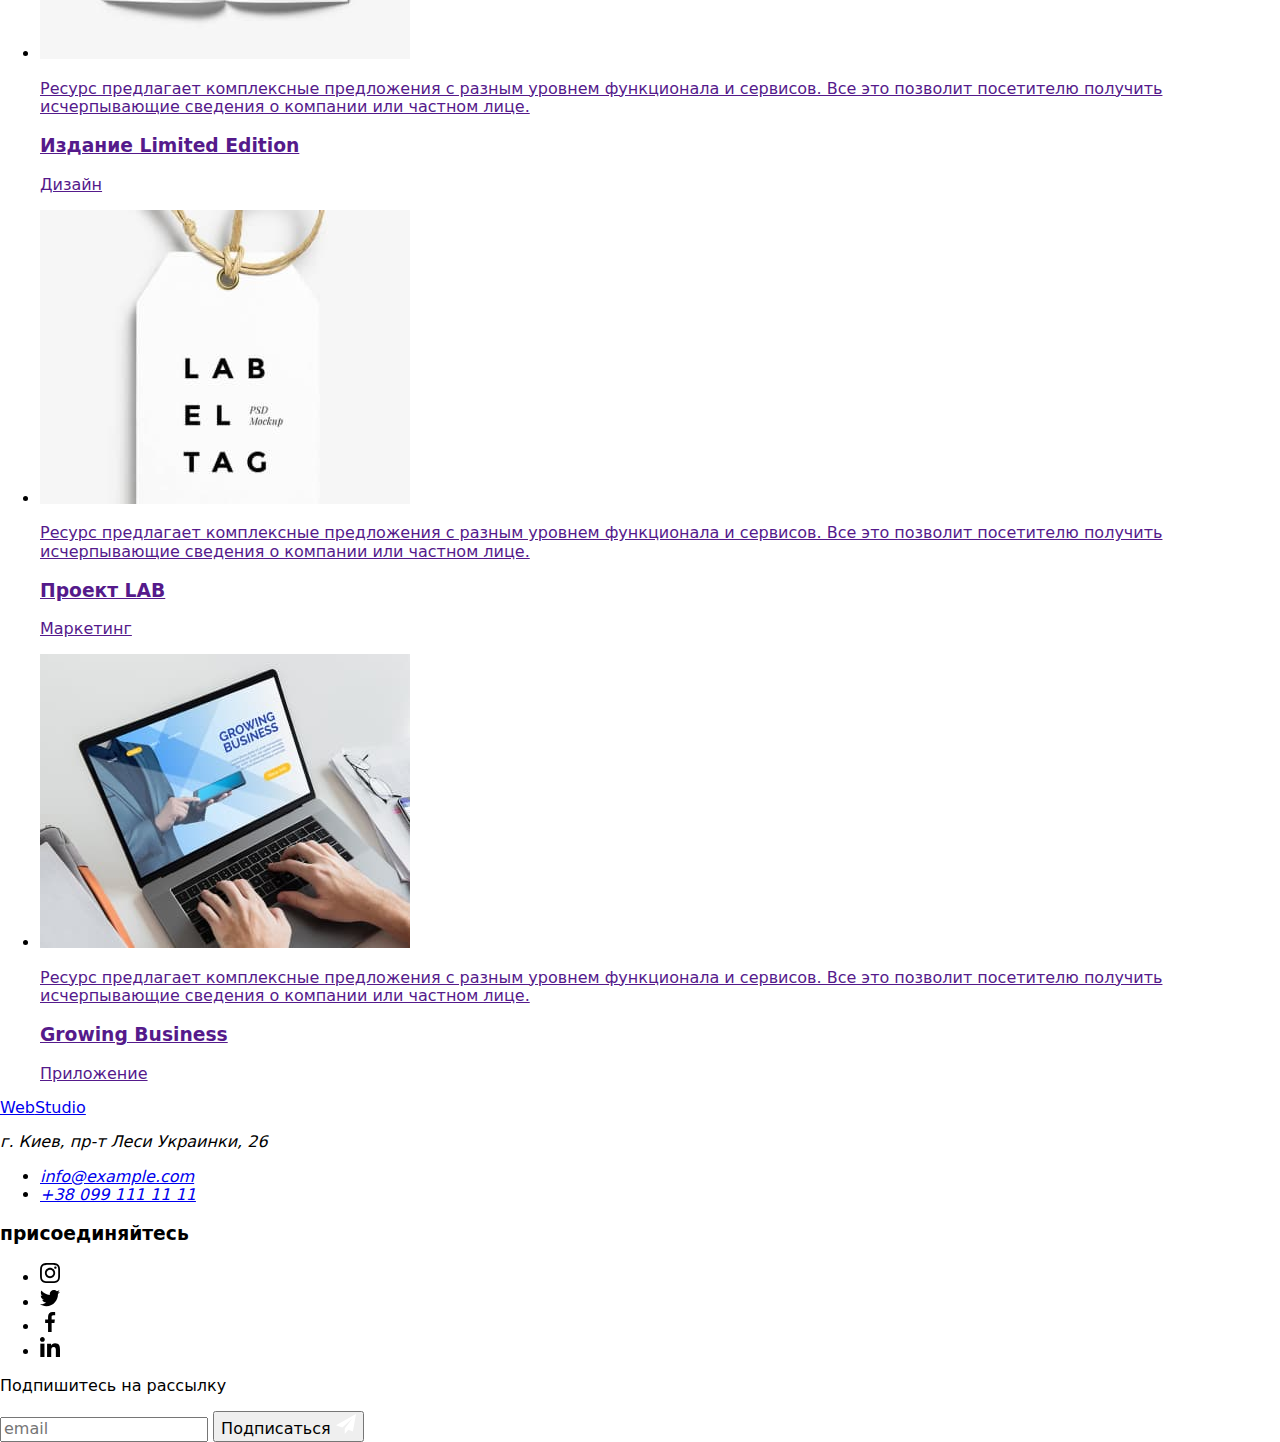
==== commit dae1ed7e: "1" ====
--- a/portfolio.html
+++ b/portfolio.html
@@ -9,7 +9,8 @@
     <link rel="preconnect" href="https://fonts.gstatic.com" crossorigin>
     <link href="https://fonts.googleapis.com/css2?family=Raleway:wght@700&family=Roboto:wght@400;500;700;900&display=swap" rel="stylesheet">
     <link rel="stylesheet" href="https://cdnjs.cloudflare.com/ajax/libs/modern-normalize/1.1.0/modern-normalize.min.css">
-    <link rel="stylesheet" href="./css/style.css">
+    <!-- <link rel="stylesheet" href="./css/style.css"> -->
+    <link rel="stylesheet" href="./sass/main.scss">
 </head>
 <body>
                     <!-- Header -->
--- a/css/style.css
+++ b/css/style.css
@@ -1,4 +1,4 @@
-:root {
+/* :root {
   --main-text-color: #757575;
   --secondary-text-color: #212121;
   --main-hover-color: #2196f3;
@@ -59,7 +59,16 @@
   width: 1200px;
 }
 
-
+.visually-hidden {
+  position: absolute;
+  clip: rect(0 0 0 0);
+  width: 1px;
+  height: 1px;
+  margin: -1px;
+  border: 0;
+  padding: 0;
+  overflow: hidden;
+} */
 
 /* index styling */
 /* head */
@@ -70,7 +79,7 @@
   padding-bottom: 25px;
 }
 
-.logo {
+/* .logo {
   font-family: "Raleway", sans-serif;
 
   font-weight: bold;
@@ -78,11 +87,11 @@
   line-height: 1.19;
   letter-spacing: 0.03em;
   color: #2196f3;
-}
-span {
+} */
+/* span {
   color: black;
-}
-.nav-list-link {
+} */
+/* .nav-list-link {
   position: relative;
   font-weight: 500;
   font-size: 14px;
@@ -110,12 +119,12 @@
 :focus {
   color: var(--main-hover-color);
  
-}
-
-.header-container {
+} */
+
+/* .header-container {
   display: flex;
   align-items: center;
-}
+} */
 
 .nav-icon {
   width: 16px;
@@ -150,19 +159,19 @@
  
 }
 
-.nav-list-item {
+/* .nav-list-item {
   display: block;
 }
 .nav-list-auth {
   display: flex;
   align-items: center;
   margin-left: auto;
-}
-
-.logo {
+} */
+
+/* .logo {
   margin-right: 93px;
-}
-.nav-list .nav-list-link.current {
+} */
+/* .nav-list .nav-list-link.current {
   color: #2196f3;
 }
 .nav-list {
@@ -176,7 +185,7 @@
 
 .nav-list .nav-list-item + .nav-list-item {
   margin-left: 50px;
-}
+} */
 
 .header-contacts:not(:last-child) {
   margin-right: 50px;
@@ -215,7 +224,7 @@
   color: #ffffff;
 }
 
-.hero-button {
+/* .hero-button {
   cursor: pointer;
   padding: 10px 32px;
   display: inline-block;
@@ -241,8 +250,8 @@
   background: #188ce8;
   box-shadow: 0px 4px 4px rgba(0, 0, 0, 0.15);
   border-radius: 4px;
-  
-}
+}   */
+
 /* advantages */
 .advantages {
   padding-top: 94px;
@@ -415,7 +424,7 @@
   border-radius: 0px 0px 4px 4px;
 }
 
-.social-list {
+/* .social-list {
   display: flex;
   justify-content: center;
  } 
@@ -440,7 +449,7 @@
   background: var(--main-hover-color);
   fill: #ffffff;
   
-}
+} */
 
 .container-customers {
   padding-top: 94px;
@@ -571,7 +580,7 @@
   margin-right: 10px;
 }   */
 
-.footer-logo {
+/* .footer-logo {
   font-family: "Raleway", sans-serif;
   font-style: normal;
   font-weight: bold;
@@ -584,7 +593,7 @@
 }
 .footer-logo-color {
   color: #ffffff;
-}
+} */
 .footer-adress {
   font-style: normal;
   font-size: 14px;
@@ -617,12 +626,12 @@
   padding-top: 60px;
   padding-bottom: 60px;
 }
-.footer-logo {
+/* .footer-logo {
   padding: auto;
   display: inline-block;
 
   margin-bottom: 20px;
-}
+} */
 .footer-adress {
   margin-bottom: 9px;
 }
@@ -658,7 +667,7 @@
   margin-left: 10px;
 }
 
-.footer-form-button {
+/* .footer-form-button {
   background: #2196F3;
   font-weight: bold;
   font-size: 16px;
@@ -682,7 +691,7 @@
 .footer-form-button:focus {
   background-color: #188ce8;
   transition: background-color 250ms cubic-bezier(0.4, 0, 0.2, 1);
-}
+} */
 
 
 .footer-form-box {
@@ -1080,13 +1089,4 @@
     
   }
 
-  .visually-hidden {
-    position: absolute;
-    clip: rect(0 0 0 0);
-    width: 1px;
-    height: 1px;
-    margin: -1px;
-    border: 0;
-    padding: 0;
-    overflow: hidden;
-  }+ 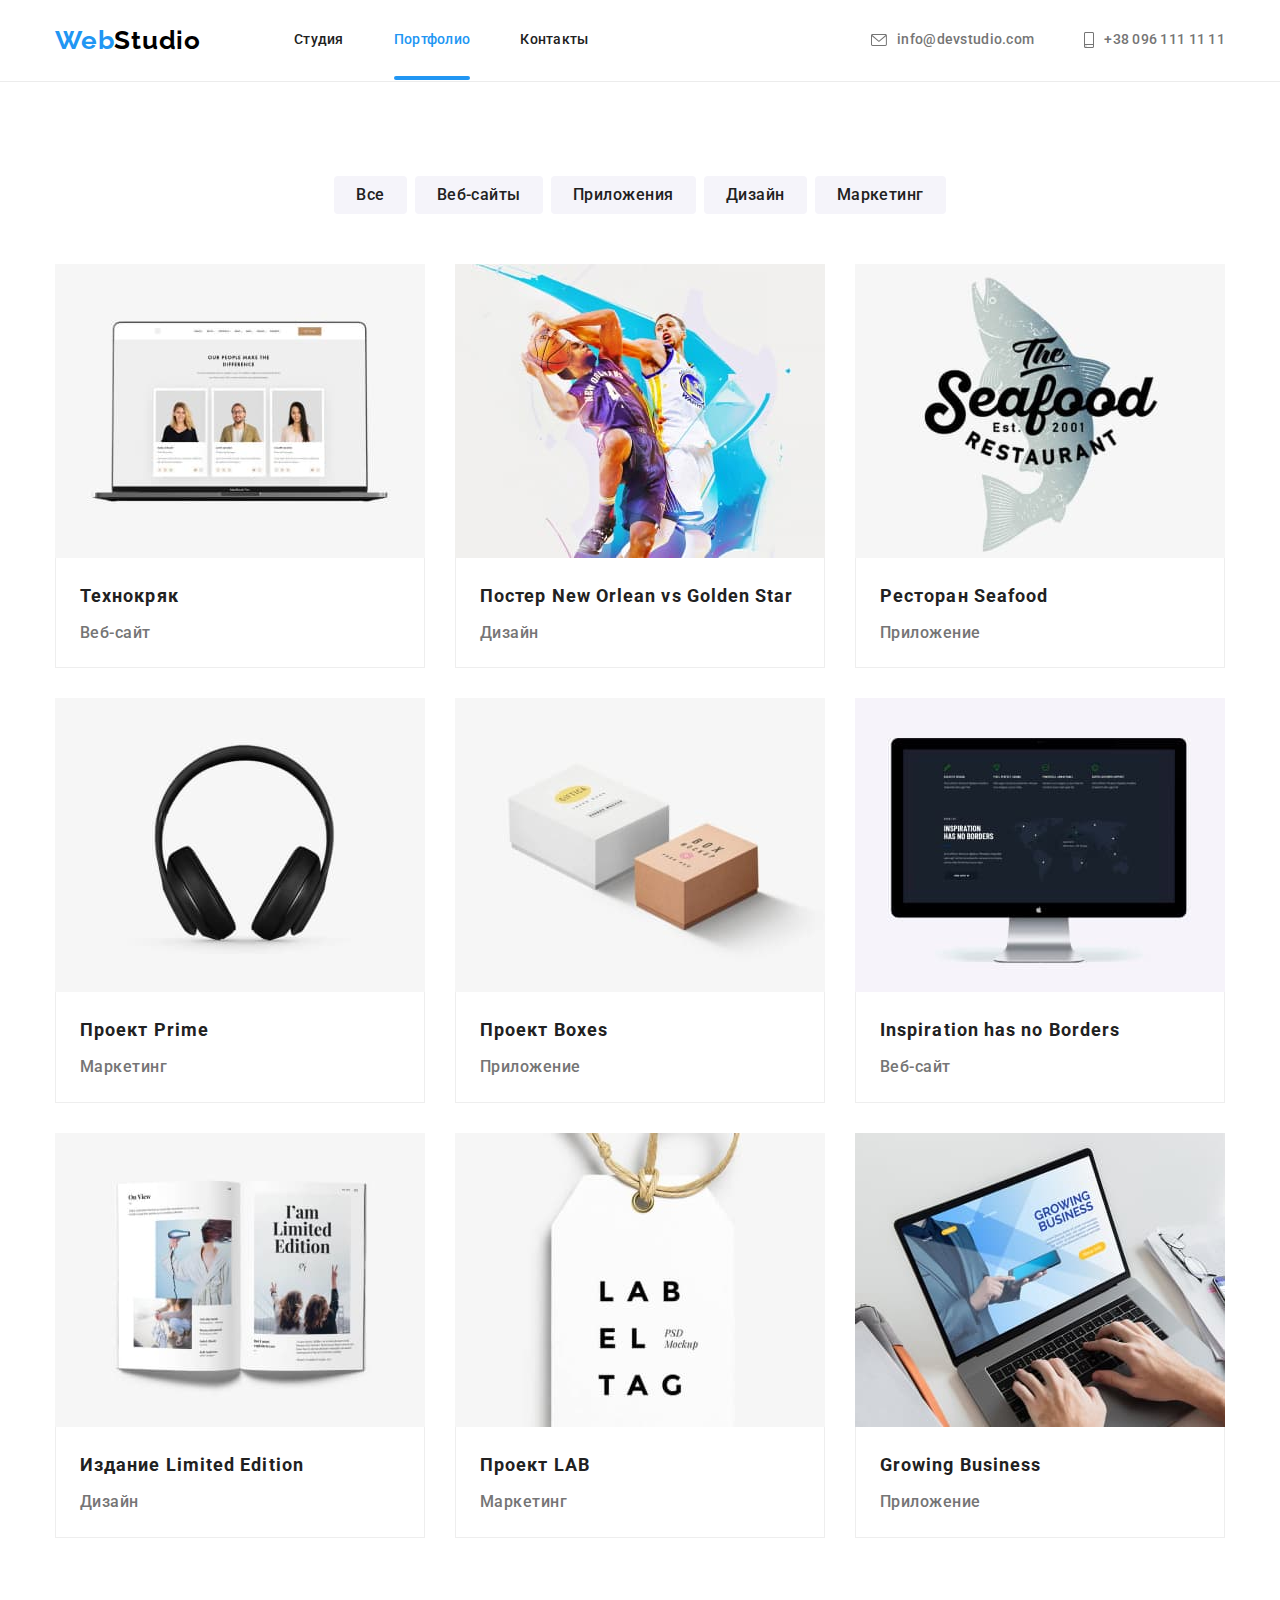
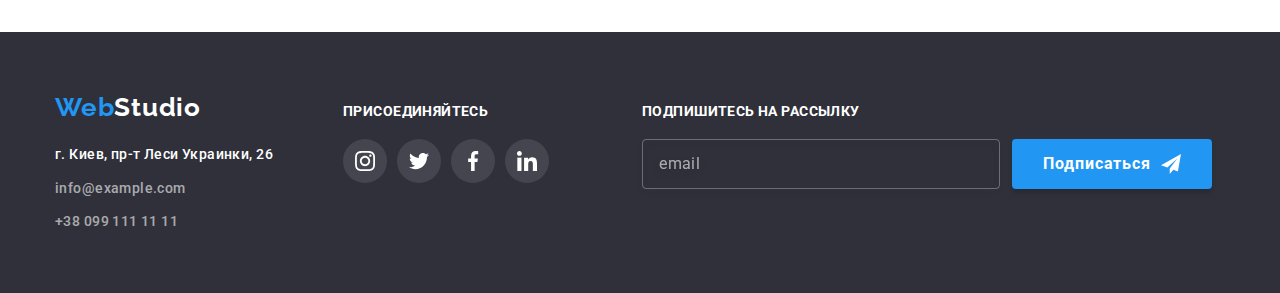
==== commit 0e160af0: "1" ====
--- a/portfolio.html
+++ b/portfolio.html
@@ -9,7 +9,7 @@
     <link rel="preconnect" href="https://fonts.gstatic.com" crossorigin>
     <link href="https://fonts.googleapis.com/css2?family=Raleway:wght@700&family=Roboto:wght@400;500;700;900&display=swap" rel="stylesheet">
     <link rel="stylesheet" href="https://cdnjs.cloudflare.com/ajax/libs/modern-normalize/1.1.0/modern-normalize.min.css">
-    <!-- <link rel="stylesheet" href="./css/style.css"> -->
+    <link rel="stylesheet" href="./css/main.min.css">
     <link rel="stylesheet" href="./sass/main.scss">
 </head>
 <body>
--- a/css/main.min.css
+++ b/css/main.min.css
@@ -0,0 +1,2 @@
+:root{--main-text-color: #757575;--secondary-text-color: #212121;--main-hover-color: #2196f3;--secondary-background-color: #2f303a;--team-bg-color: #f5f4fa;--portfolio-img-border: #eeeeee;--header-border-color: #ececec}.visually-hidden{position:absolute;clip:rect(0 0 0 0);width:1px;height:1px;margin:-1px;border:0;padding:0;overflow:hidden}ul{list-style:none;padding:0;margin:0}a{text-decoration:none}body{color:var(--main-text-color);background-color:#ffffff}body{font-family:"Roboto", sans-serif;font-weight:500;font-size:14px;line-height:1.14;letter-spacing:0.02em;color:var(--secondary-text-color)}div{display:block}img{display:block;max-width:100%;height:auto}h1,h2,h3,h4,h5,h6,p{margin:0;padding:0}.container{margin-left:auto;margin-right:auto;padding:0 15px;width:1200px}.header-container{display:flex;align-items:center}.container-footer{display:flex;align-items:baseline;margin-left:auto;margin-right:auto;padding:0 15px;width:1200px}.container-contact-us{margin-left:70px}.hero-button{cursor:pointer;padding:10px 32px;display:inline-block;background:#2196f3;box-shadow:0px 4px 4px rgba(0,0,0,0.15);border-radius:4px;font-family:inherit;font-weight:bold;font-size:16px;line-height:1.88;color:#ffffff;transition:background-color 250ms cubic-bezier(0.4, 0, 0.2, 1)}.hero-button:hover{background:#188ce8;box-shadow:0px 4px 4px rgba(0,0,0,0.15);border-radius:4px}.hero-button:focus{background:#188ce8;box-shadow:0px 4px 4px rgba(0,0,0,0.15);border-radius:4px}.footer-form-button{background:#2196F3;font-weight:bold;font-size:16px;line-height:1.87;text-align:center;letter-spacing:0.06em;color:#FFFFFF;width:200px;height:50px;box-shadow:0px 4px 4px rgba(0,0,0,0.15);border-radius:4px;border:none;display:flex;align-items:center;justify-content:center;cursor:pointer;transition:background-color 250ms cubic-bezier(0.4, 0, 0.2, 1)}.footer-form-button:hover,.footer-form-button:focus{background-color:#188ce8;transition:background-color 250ms cubic-bezier(0.4, 0, 0.2, 1)}.backdrop{width:100vw;height:100vh;background-color:rgba(0,0,0,0.1);position:fixed;top:0;transition:opacity 250ms, visibility 250ms}.backdrop.is-hidden .modal{transform:translate(-50%, -50%)}.modal{width:528px;height:581px;border-radius:4px;background-color:#ffffff;box-shadow:0px 1px 3px rgba(0,0,0,0.12),0px 1px 1px rgba(0,0,0,0.14),0px 2px 1px rgba(0,0,0,0.2);padding:40px 41px;position:absolute;top:50%;left:50%;animation:animateX30 3000ms infinite 1000ms;transform:translate(-50%, -50%)}.modal-close{width:30px;height:30px;background-color:transparent;border-radius:50%;border:1px solid rgba(0,0,0,0.1);position:absolute;top:10px;right:10px;display:flex;align-items:center;justify-content:center;cursor:pointer}.modal-close:hover,.modal-close:focus{fill:var(--main-hover-color);transition:fill 250ms cubic-bezier(0.4, 0, 0.2, 1)}.modal-close-icon{width:18px;height:18px;transition:fill 250ms cubic-bezier(0.4, 0, 0.2, 1)}.is-hidden{visibility:hidden;opacity:0;pointer-events:none}.modal-title{font-size:20px;font-weight:bold;line-height:1.15;text-align:center;letter-spacing:0.03em;color:#212121;margin-bottom:12px}.modal-form-input{width:100%;height:40px;border:1px solid rgba(33,33,33,0.2);border-radius:4px;padding-left:42px;padding-right:42px;outline:none;transition:border-color 250ms cubic-bezier(0.4, 0, 0.2, 1)}.modal-form-input:focus{border-color:var(--main-hover-color)}.modal-form-input:focus+.input-icon{fill:var(--main-hover-color);transition:fill 250ms cubic-bezier(0.4, 0, 0.2, 1)}.modal-form-textarea::placeholder{font-weight:normal;font-size:12px;line-height:1.16;letter-spacing:0.01em;color:rgba(117,117,117,0.5)}.form-input-text{font-style:normal;font-weight:normal;font-size:12px;line-height:1.16;letter-spacing:0.01em;color:#757575}.modal-form-textarea{display:block;border:1px solid rgba(33,33,33,0.2);box-sizing:border-box;border-radius:4px;width:100%;height:120px;padding:12px 16px;resize:none;outline:none;margin-top:28px;transition:border-color 250ms cubic-bezier(0.4, 0, 0.2, 1)}.modal-form-textarea:focus{border-color:var(--main-hover-color)}.modal input,.modal textarea{margin-top:4px;top:45px;color:#000}.input-icon{position:absolute;left:12px;top:35%;transition:fill 250ms cubic-bezier(0.4, 0, 0.2, 1)}.input-area{position:relative;margin-bottom:10px}.checkbox-policy{margin-bottom:30px;margin-top:20px}.check-item{width:16px;height:15px;border:2px solid #000;border-radius:2px;margin-right:8px;display:flex;align-items:center;justify-content:center;transition:background-color 250ms cubic-bezier(0.4, 0, 0.2, 1)}.check-text{display:flex;align-items:center;justify-content:center;margin-left:5px;font-size:14px;line-height:1.71;letter-spacing:0.03em;color:#757575}.modal-check:checked+.check-text .check-item{background-color:var(--main-hover-color);border:none}.modal-check:focus+.check-text .check-item{border-color:var(--main-hover-color)}.modal-check-link{font-style:normal;font-weight:normal;display:block;font-size:14px;line-height:1.71;letter-spacing:0.03em;text-decoration-line:underline;color:var(--main-hover-color)}.modal-btn{display:block;margin:0 auto;margin-top:30px;background:var(--main-hover-color);font-weight:bold;font-size:16px;line-height:1.87;text-align:center;letter-spacing:0.06em;color:#FFFFFF;width:200px;height:50px;box-shadow:0px 4px 4px rgba(0,0,0,0.15);border-radius:4px;transition:background-color 250ms cubic-bezier(0.4, 0, 0.2, 1);cursor:pointer}.modal-btn:hover,.modal-btn:focus{background-color:#188ce8;transition:background-color 250ms cubic-bezier(0.4, 0, 0.2, 1)}.nav-list-link{position:relative;font-weight:500;font-size:14px;line-height:1.14;letter-spacing:0.02em;color:var(--secondary-text-color);transition:var(--main-hover-color);position:relative;transition:color 250ms cubic-bezier(0.4, 0, 0.2, 1)}.nav-list-link.current::after{content:"";width:100%;height:4px;border-radius:2px;background-color:var(--main-hover-color);position:absolute;display:block;bottom:-32.3px}.nav-list-link:hover,:focus{color:var(--main-hover-color)}.nav-list-tem{display:block}.nav-list-auth{display:flex;align-items:center;margin-left:auto}.nav-list .nav-list-link.current{color:#2196f3}.nav-list{display:flex}.nav{display:flex;align-items:center}.nav-list .nav-list-item+.nav-list-item{margin-left:50px}.logo{font-family:"Raleway", sans-serif;font-weight:bold;font-size:26px;line-height:1.19;letter-spacing:0.03em;color:#2196f3}span{color:black}.logo{margin-right:93px}.footer-logo{font-family:"Raleway", sans-serif;font-style:normal;font-weight:bold;font-size:26px;line-height:1.19;letter-spacing:0.03em;color:var(--main-hover-color)}.footer-logo-color{color:#ffffff}.footer-logo{padding:auto;display:inline-block;margin-bottom:20px}.social-list{display:flex;justify-content:center}.social-list-item:not(:last-child){margin-right:10px}.social-link{display:flex;padding:12px;width:44px;height:44px;background-color:transparent;border-radius:50%;fill:#afb1b8;transition:background-color 250ms cubic-bezier(0.4, 0, 0.2, 1),fill 250ms cubic-bezier(0.4, 0, 0.2, 1)}.social-link:hover,.social-link:focus{background:var(--main-hover-color);fill:#ffffff}.container-customers{padding-top:94px;padding-bottom:94px;margin-left:auto;margin-right:auto;width:1200px}.customers-title{font-weight:bold;font-size:36px;line-height:42px;text-align:center;letter-spacing:0.03em;color:#212121;margin-bottom:50px}.customers-list{display:flex;justify-content:center}.customers-list__icon{width:100%;height:100%;display:flex;align-items:center;justify-content:center;border:1px solid #afb1b8;border-radius:4px}.customers-list__link{width:170px;height:92px}.customers-list__link:not(:last-child){margin-right:30px}.customers-list__icon{fill:#afb1b8;transition:fill 250ms cubic-bezier(0.4, 0, 0.2, 1),border 250ms cubic-bezier(0.4, 0, 0.2, 1)}.customers-list__icon:hover,.customers-list__icon:focus{fill:var(--main-hover-color);border:1px solid var(--main-hover-color);transition:fill 250ms cubic-bezier(0.4, 0, 0.2, 1),border 250ms cubic-bezier(0.4, 0, 0.2, 1)}.presenatation{padding-top:94px;padding-bottom:94px}.portfolio{display:flex;justify-content:center;margin-bottom:50px}.portfolio-nav-list{padding:6px 22px;cursor:pointer;font-family:inherit;color:var(--secondary-text-color);background:var(--team-bg-color);border-radius:4px;border:none;font-weight:500;font-size:16px;line-height:1.62;letter-spacing:0.03em;transition:color 250ms cubic-bezier(0.4, 0, 0.2, 1),background-color 250ms cubic-bezier(0.4, 0, 0.2, 1),box-shadow 250ms cubic-bezier(0.4, 0, 0.2, 1)}.portfolio-nav:not(:last-child){margin-right:8px}.portfolio-nav-list:hover{background:var(--main-hover-color);color:#ffffff;box-shadow:0px 3px 1px rgba(0,0,0,0.1),0px 1px 2px rgba(0,0,0,0.08),0px 2px 2px rgba(0,0,0,0.12)}.portfolio-nav-list:focus{background:var(--main-hover-color);color:#ffffff;box-shadow:0px 3px 1px rgba(0,0,0,0.1),0px 1px 2px rgba(0,0,0,0.08),0px 2px 2px rgba(0,0,0,0.12)}.portfolio-img-list{width:370px;background:#ffffff}.portfolio-link{display:block;transition:box-shadow 250ms cubic-bezier(0.4, 0, 0.2, 1)}.portfolio-link:hover,.portfolio-link:focus{box-shadow:0px 1px 1px rgba(0,0,0,0.12),0px 4px 4px rgba(0,0,0,0.06),1px 4px 6px rgba(0,0,0,0.16)}.portfolio-img{display:flex;flex-wrap:wrap}.portfolio-img-list{margin-right:30px;margin-bottom:30px}.portfolio-img-list:nth-child(3n){margin-right:0}.portfolio-img-list:nth-last-child(-n+3){margin-bottom:0}.portfolio-img-name{margin-bottom:4px;font-weight:bold;font-size:18px;line-height:2;letter-spacing:0.06em;color:#212121}.portfolio-img-describe{font-size:16px;line-height:1.85;letter-spacing:0.03em;color:var(--main-text-color)}.portfolio-description{padding:20px 24px 20px 24px;border-bottom:1px solid var(--portfolio-img-border);border-left:1px solid var(--portfolio-img-border);border-right:1px solid var(--portfolio-img-border)}.portfolio-link-wrap{position:relative;overflow:hidden}.portfolio-top-text{position:absolute;top:0;left:0;background-color:rgba(33,150,243,0.9);padding:63px 24px;font-size:18px;line-height:1.55;letter-spacing:0.03em;color:#ffffff;height:100%;overflow:auto;transform:translateY(100%);transition:transform 250ms cubic-bezier(0.4, 0, 0.2, 1)}.portfolio-link:hover .portfolio-top-text,.portfolio-link:focus .portfolio-top-text{transform:translateY(0)}.footer{display:flex}.contats-us-title{margin-bottom:20px;font-weight:bold;font-size:14px;line-height:16px;letter-spacing:0.03em;text-transform:uppercase;color:#FFFFFF}.contats-us-link{display:flex;width:44px;height:44px;padding:12px;background-color:rgba(255,255,255,0.1);border-radius:50%;fill:#FFFFFF;transition:background-color 250ms cubic-bezier(0.4, 0, 0.2, 1),fill 250ms cubic-bezier(0.4, 0, 0.2, 1)}.contats-us-link:hover,.contats-us-link:focus{background-color:var(--main-hover-color);fill:#FFFFFF}.contats-us-item:not(:last-child){margin-right:10px}.contats-us-list{display:flex;align-items:center;justify-content:space-between}.footer-adress{font-style:normal;font-size:14px;line-height:1.71;letter-spacing:0.03em;color:#ffffff}.footer-contacts{display:inline-block;font-style:normal}.footer-list:not(:last-child){margin-bottom:9px}.footer-contacts{font-family:inherit;font-style:normal;font-size:14px;line-height:24px;letter-spacing:0.03em;color:rgba(255,255,255,0.6);transition:color 250ms cubic-bezier(0.4, 0, 0.2, 1)}.footer{margin-top:0;margin-bottom:0;padding-top:60px;padding-bottom:60px}.footer-adress{margin-bottom:9px}.footer-contacts:focus{color:var(--main-hover-color)}.footer-contacts:hover{color:var(--main-hover-color)}footer{background-color:var(--secondary-background-color)}.footer-form{margin-left:93px}.footer-form-item{font-weight:bold;font-size:14px;line-height:16px;letter-spacing:0.03em;text-transform:uppercase;color:#ffffff;margin-bottom:20px}.footer-social-icon{margin-left:10px}.footer-form-box{display:flex}.footer-form-box-input{border:1px solid rgba(255,255,255,0.3);filter:drop-shadow(0px 4px 4px rgba(0,0,0,0.15));border-radius:4px;width:358px;height:50px;background-color:transparent;padding:0 16px;margin-right:12px;color:#ffffff;outline:none}.footer-form-box-input::placeholder{font-size:16px;line-height:20px;display:flex;align-items:center;letter-spacing:0.03em;color:rgba(255,255,255,0.6)}.header{border-bottom:1px solid #ececec;padding-top:25px;padding-bottom:25px}.nav-icon{width:16px;height:12px;margin-right:10px;fill:currentColor}.nav-icon-tell{width:10px;height:16px;margin-right:10px;fill:currentColor}.header-contacts{display:flex;align-items:center;font-weight:500;font-size:14px;line-height:1.14;letter-spacing:0.02em;color:var(--main-text-color);transition:var(--main-hover-color);position:relative;transition:color 250ms cubic-bezier(0.4, 0, 0.2, 1)}.header-contacts:hover,:focus{color:var(--main-hover-color)}.header-contacts:not(:last-child){margin-right:50px}.hero{background-color:#2f303a;background-image:linear-gradient(rgba(47,48,58,0.4), rgba(47,48,58,0.4)),url(../images/Preview.jpg);background-repeat:no-repeat;background-position:center;background-size:cover;margin:0px auto;text-align:center;padding:200px 0;width:1600px}.hero-title{margin-top:0;margin-bottom:30px;text-align:center;font-weight:900;font-size:44px;line-height:1.36;letter-spacing:0.06em;text-transform:uppercase;color:#ffffff}.advantages{padding-top:94px}.advantages-main{display:flex}.advantages-main__list{width:270px}.advantages-main{justify-content:space-between}.advantages-item{margin-bottom:10px;font-weight:bold;font-size:14px;line-height:1.14;letter-spacing:0.03em;text-transform:uppercase;color:var(--secondary-text-color)}.advantages-text{font-weight:normal;font-size:14px;line-height:1.71;letter-spacing:0.03em;color:var(--main-text-color)}.container-icons{padding:25px 102.34px;margin-bottom:30px;width:270px;height:120px;left:215px;top:774px;background:#f5f4fa;border-radius:4px}.advantage-icon{max-width:80px;max-height:80px;border-radius:4px}.specialization{padding-top:94px;padding-bottom:94px;font-weight:bold;font-size:36px;line-height:1.17;letter-spacing:0.03em;color:var(--secondary-text-color)}.specialization-name{font-weight:bold;font-size:36px;line-height:42px;text-align:center;letter-spacing:0.03em;color:#212121;margin-bottom:50px}.specialization-list{margin-top:0;display:block}.specialization-list+.specialization-list{margin-left:30px}.specialization-art{display:flex}.item-monoblock{position:relative}.monoblock-text{display:flex;align-items:center;justify-content:center;position:absolute;background-color:rgba(47,48,58,0.8);bottom:0;width:100%;height:70px;font-weight:bold;font-size:14px;line-height:1.14;text-align:center;letter-spacing:0.03em;text-transform:uppercase;color:#ffffff}.team-item{display:block;display:flex}.team-list+.team-list{margin-left:30px}.team-title{text-align:center;font-weight:bold;font-size:36px;line-height:1.17;letter-spacing:0.03em;color:var(--secondary-text-color)}.team-member{margin-bottom:10px;text-align:center;font-weight:500;font-size:16px;line-height:1.19;letter-spacing:0.03em;color:var(--secondary-text-color)}.team-specific{margin-bottom:16px;margin-top:0;text-align:center;font-weight:normal;font-size:16px;line-height:1.19;letter-spacing:0.03em;color:var(--main-text-color)}.container-team{padding-top:30px;padding-bottom:30px}.team{background-color:var(--team-bg-color);padding-bottom:94px;padding-top:94px}.team-title{margin-bottom:50px}.team-photo{margin-top:0}.team-list{width:270px;background:#ffffff;box-shadow:0px 1px 3px rgba(0,0,0,0.12),0px 1px 1px rgba(0,0,0,0.14),0px 2px 1px rgba(0,0,0,0.2);border-radius:0px 0px 4px 4px}
+/*# sourceMappingURL=main.min.css.map */